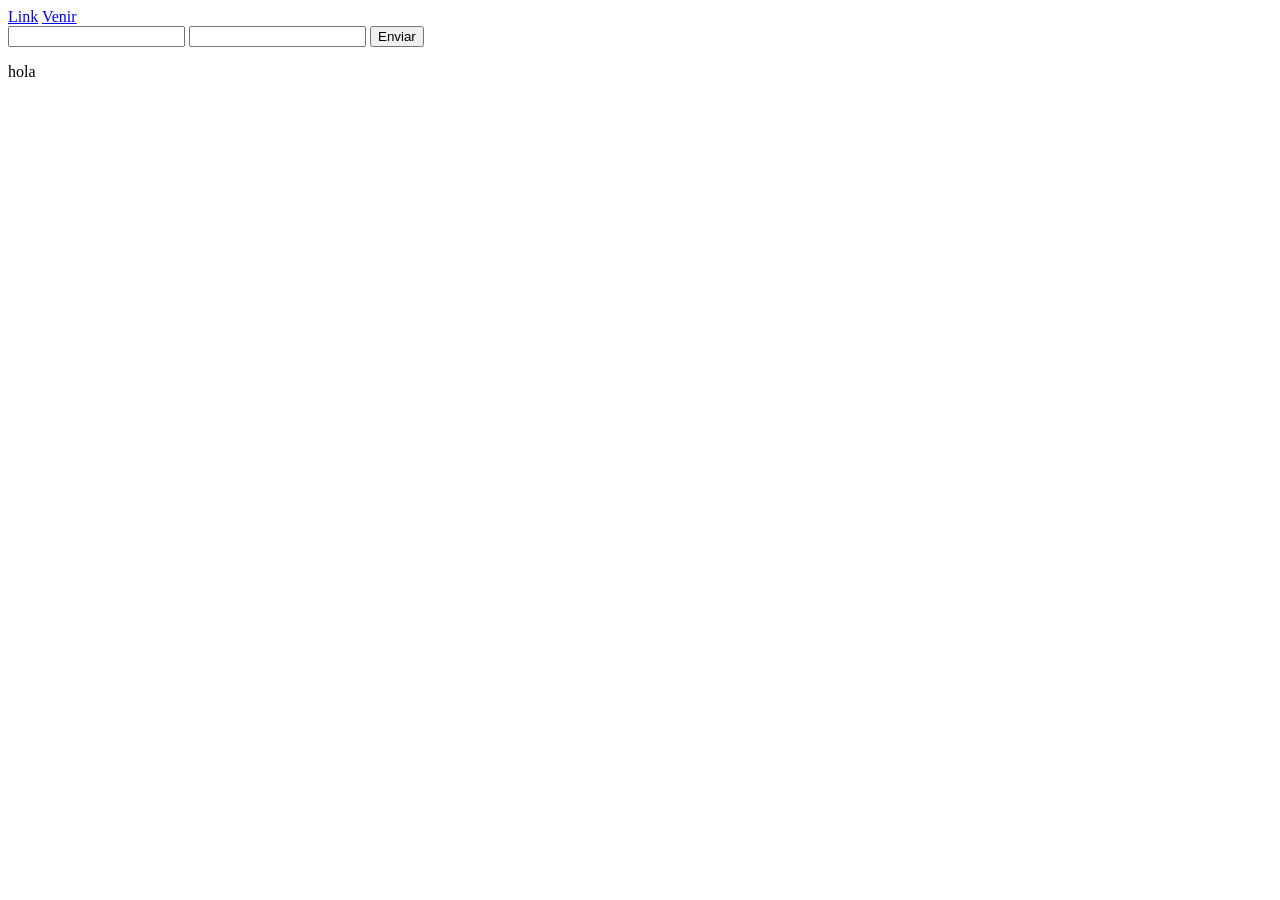
==== index.html @ 8841497d "hola" ====
<!DOCTYPE html>
<html lang="en">
<head>
    <meta charset="UTF-8">
    <meta name="viewport" content="width=device-width, initial-scale=1.0">
    <link rel="stylesheet" href="./styles/styles.css">
    <title>Document</title>
</head>
<body>
    <header>
        <nav>
            <a href="#hola">Link</a>
            <a href="./otra.html">Venir
            </a>
        </nav>
    </header>
    <main>
        <section class="formulario">
            <form action="" method="post">
                <label for=""></label>
                <input type="text" name="" id="">

                <label for=""></label>
                <input type="password" name="" id="">
                <button type="reset">Enviar</button>
            </form>
        </section>
    </main>
    <footer>
        <p class="hola" id="hola">hola</p>
    </footer>
</body>
</html>
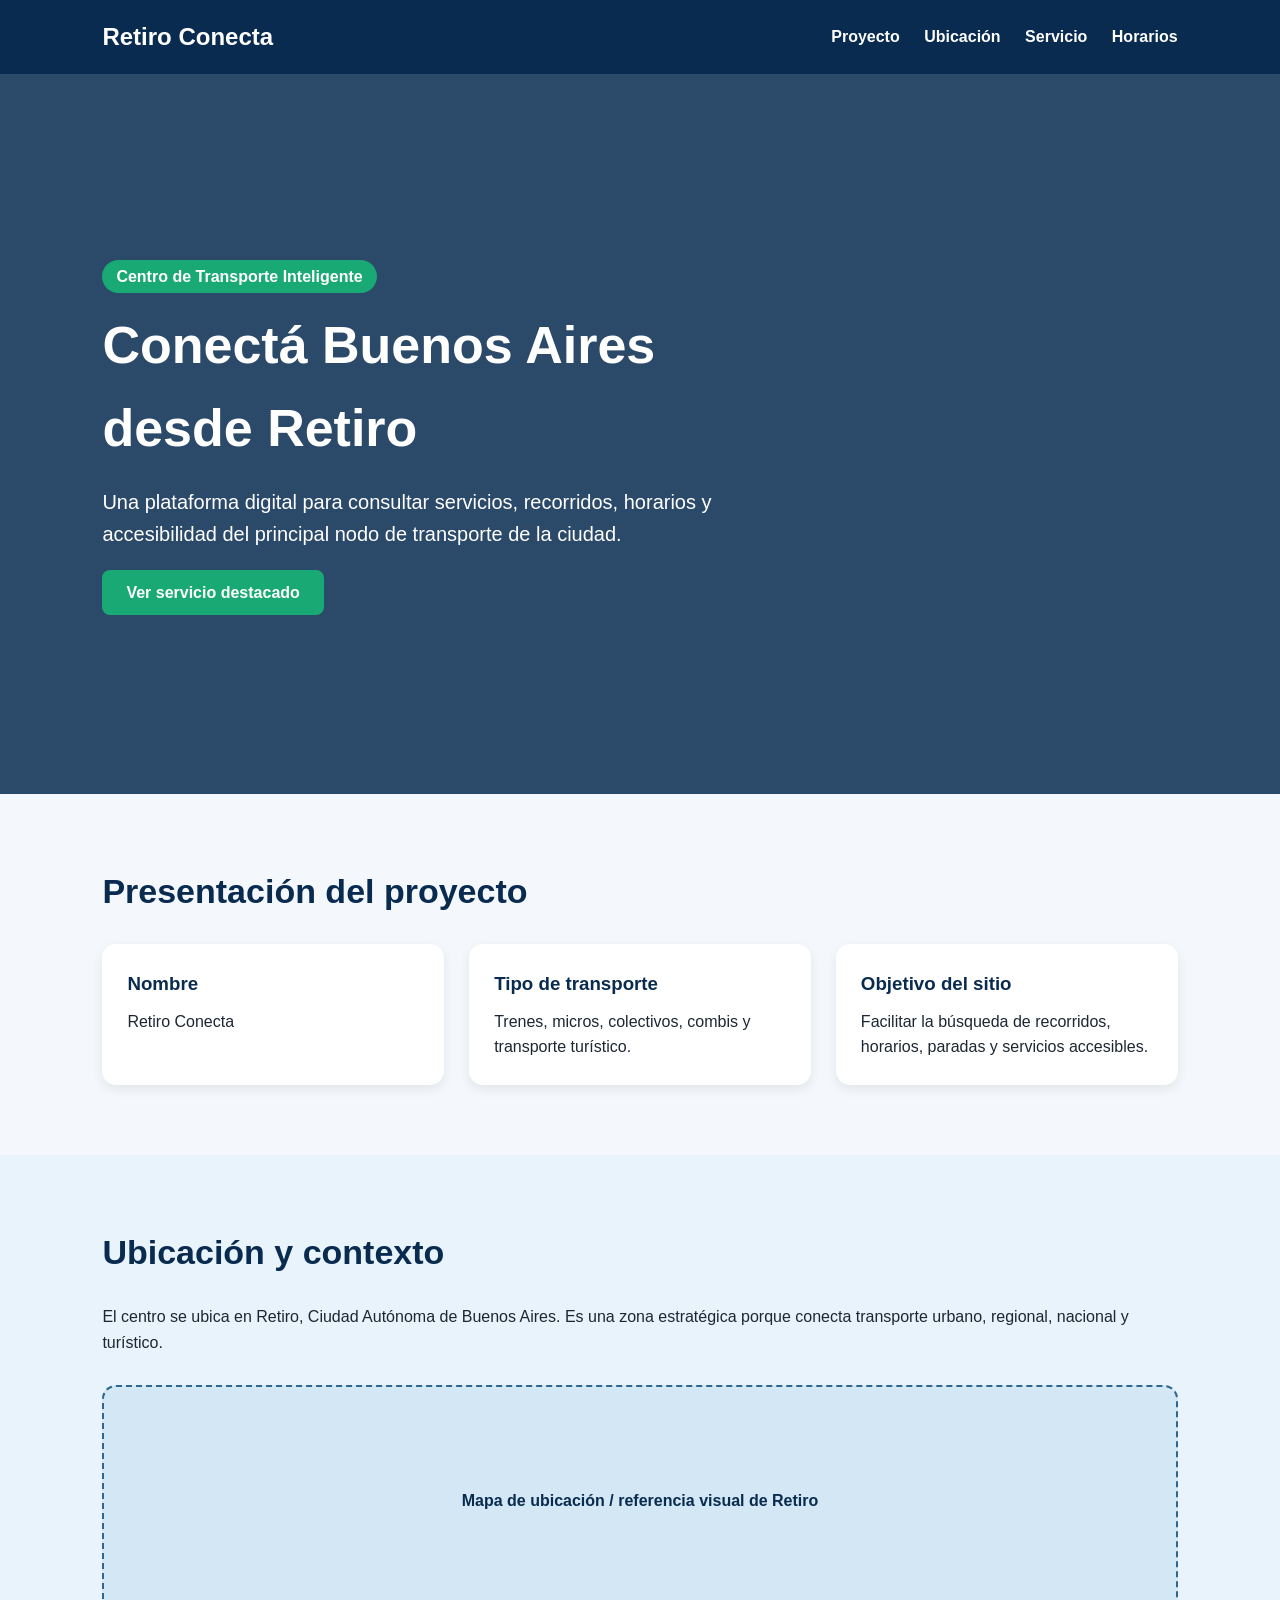
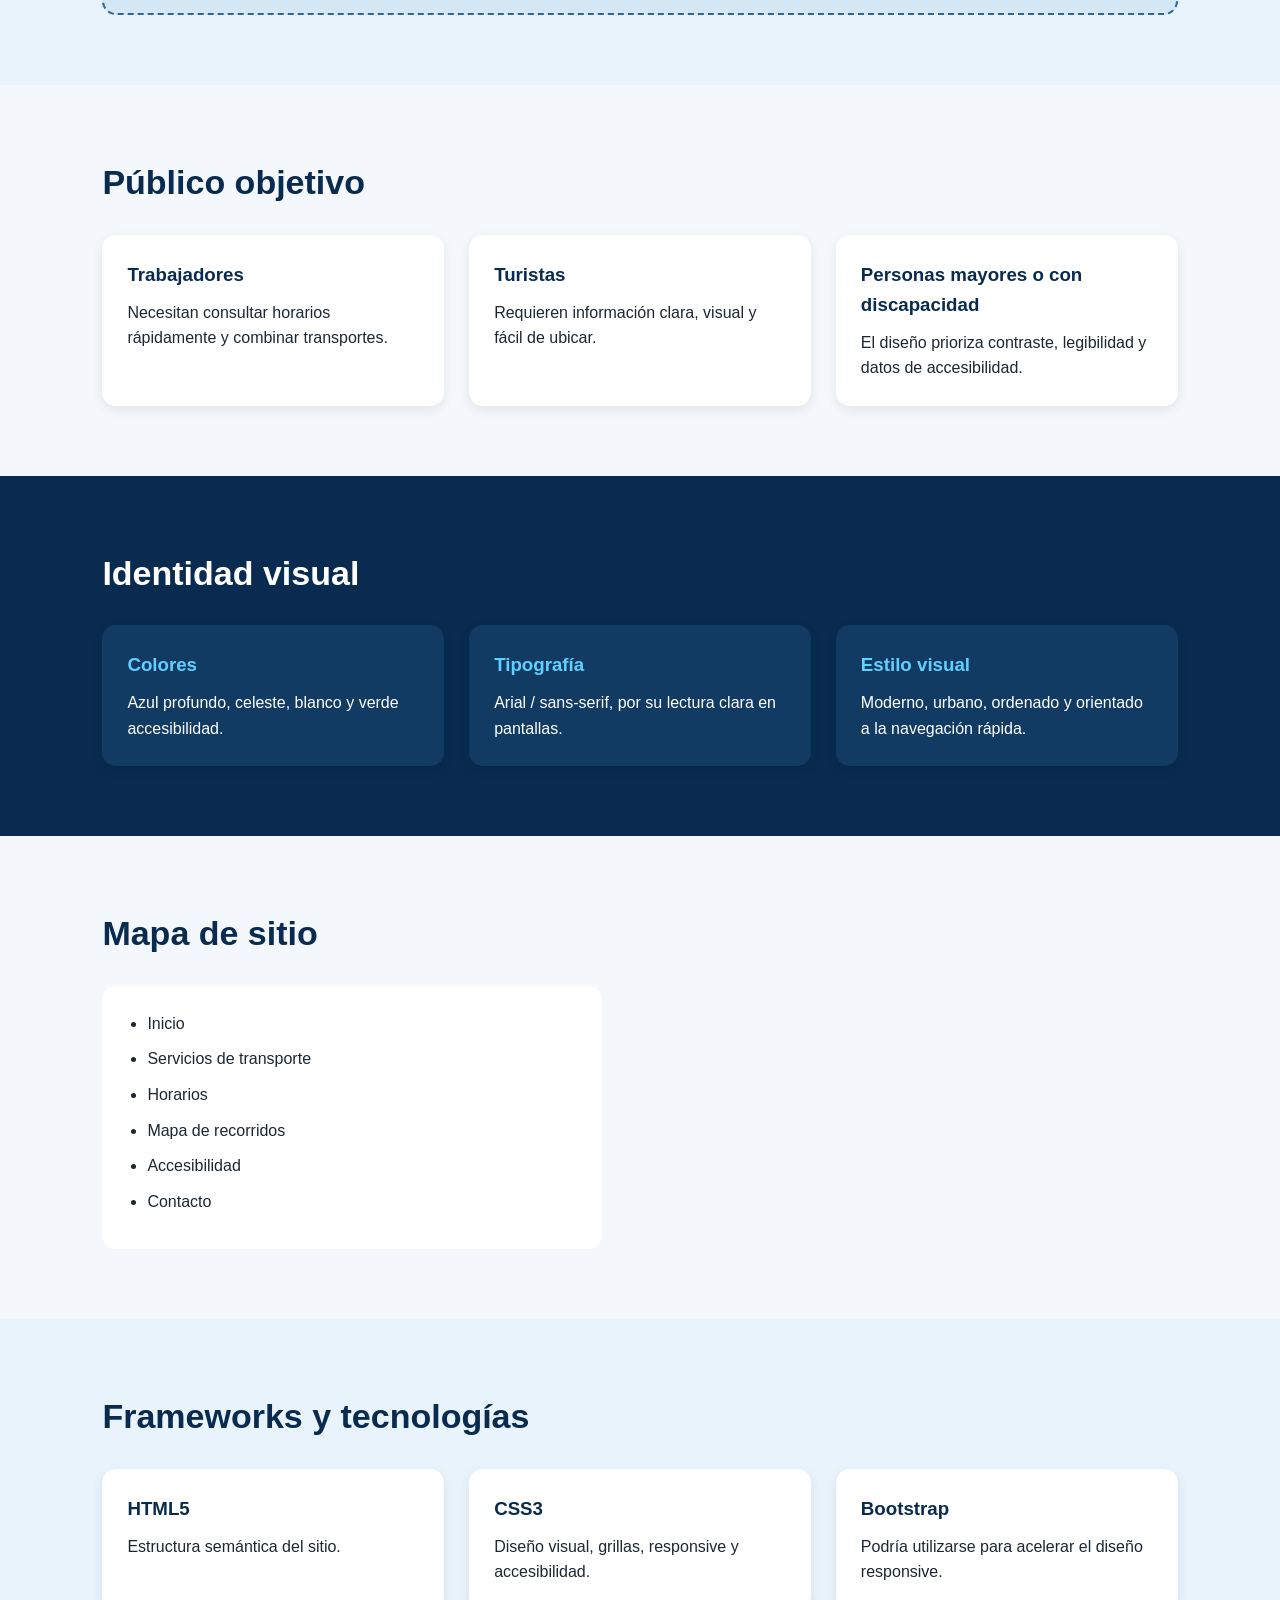
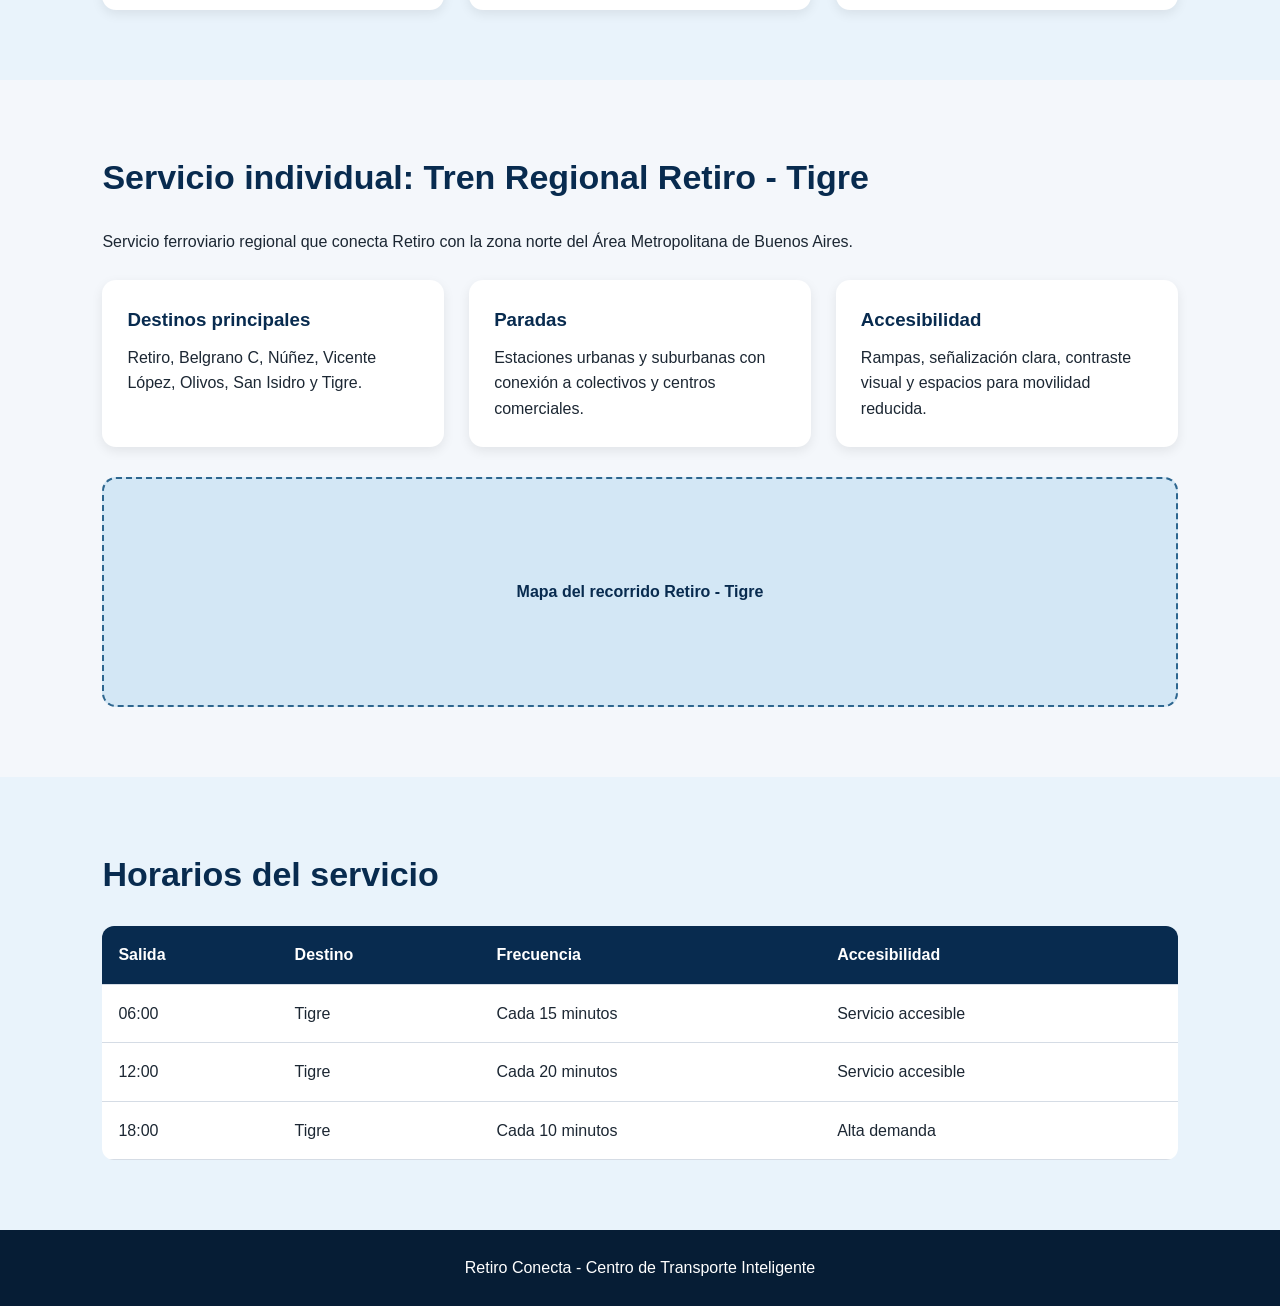
==== commit 08bf3a21: "Modelo" ====
--- a/index.html
+++ b/index.html
@@ -1,33 +1,197 @@
 <!DOCTYPE html>
-<html lang="en">
+<html lang="es">
 <head>
     <meta charset="UTF-8">
     <meta name="viewport" content="width=device-width, initial-scale=1.0">
-    <link rel="stylesheet" href="./styles/styles.css">
-    <title>Document</title>
+    <title>Retiro Conecta</title>
+    <link rel="stylesheet" href="styles/styles.css">
 </head>
 <body>
-    <header>
+
+    <header class="header">
+        <div class="logo">Retiro Conecta</div>
         <nav>
-            <a href="#hola">Link</a>
-            <a href="./otra.html">Venir
-            </a>
+            <a href="#proyecto">Proyecto</a>
+            <a href="#ubicacion">Ubicación</a>
+            <a href="#servicio">Servicio</a>
+            <a href="#horarios">Horarios</a>
         </nav>
     </header>
+
     <main>
-        <section class="formulario">
-            <form action="" method="post">
-                <label for=""></label>
-                <input type="text" name="" id="">
+        <section class="hero">
+            <div>
+                <span class="etiqueta">Centro de Transporte Inteligente</span>
+                <h1>Conectá Buenos Aires desde Retiro</h1>
+                <p>
+                    Una plataforma digital para consultar servicios, recorridos, horarios
+                    y accesibilidad del principal nodo de transporte de la ciudad.
+                </p>
+                <a href="#servicio" class="boton">Ver servicio destacado</a>
+            </div>
+        </section>
 
-                <label for=""></label>
-                <input type="password" name="" id="">
-                <button type="reset">Enviar</button>
-            </form>
+        <section id="proyecto" class="seccion">
+            <h2>Presentación del proyecto</h2>
+            <div class="grid">
+                <article class="card">
+                    <h3>Nombre</h3>
+                    <p>Retiro Conecta</p>
+                </article>
+                <article class="card">
+                    <h3>Tipo de transporte</h3>
+                    <p>Trenes, micros, colectivos, combis y transporte turístico.</p>
+                </article>
+                <article class="card">
+                    <h3>Objetivo del sitio</h3>
+                    <p>Facilitar la búsqueda de recorridos, horarios, paradas y servicios accesibles.</p>
+                </article>
+            </div>
+        </section>
+
+        <section id="ubicacion" class="seccion fondo-claro">
+            <h2>Ubicación y contexto</h2>
+            <p>
+                El centro se ubica en Retiro, Ciudad Autónoma de Buenos Aires.
+                Es una zona estratégica porque conecta transporte urbano, regional,
+                nacional y turístico.
+            </p>
+            <div class="mapa">
+                Mapa de ubicación / referencia visual de Retiro
+            </div>
+        </section>
+
+        <section class="seccion">
+            <h2>Público objetivo</h2>
+            <div class="grid">
+                <article class="card">
+                    <h3>Trabajadores</h3>
+                    <p>Necesitan consultar horarios rápidamente y combinar transportes.</p>
+                </article>
+                <article class="card">
+                    <h3>Turistas</h3>
+                    <p>Requieren información clara, visual y fácil de ubicar.</p>
+                </article>
+                <article class="card">
+                    <h3>Personas mayores o con discapacidad</h3>
+                    <p>El diseño prioriza contraste, legibilidad y datos de accesibilidad.</p>
+                </article>
+            </div>
+        </section>
+
+        <section class="seccion fondo-oscuro">
+            <h2>Identidad visual</h2>
+            <div class="grid">
+                <article class="card oscuro">
+                    <h3>Colores</h3>
+                    <p>Azul profundo, celeste, blanco y verde accesibilidad.</p>
+                </article>
+                <article class="card oscuro">
+                    <h3>Tipografía</h3>
+                    <p>Arial / sans-serif, por su lectura clara en pantallas.</p>
+                </article>
+                <article class="card oscuro">
+                    <h3>Estilo visual</h3>
+                    <p>Moderno, urbano, ordenado y orientado a la navegación rápida.</p>
+                </article>
+            </div>
+        </section>
+
+        <section class="seccion">
+            <h2>Mapa de sitio</h2>
+            <ul class="lista">
+                <li>Inicio</li>
+                <li>Servicios de transporte</li>
+                <li>Horarios</li>
+                <li>Mapa de recorridos</li>
+                <li>Accesibilidad</li>
+                <li>Contacto</li>
+            </ul>
+        </section>
+
+        <section class="seccion fondo-claro">
+            <h2>Frameworks y tecnologías</h2>
+            <div class="grid">
+                <article class="card">
+                    <h3>HTML5</h3>
+                    <p>Estructura semántica del sitio.</p>
+                </article>
+                <article class="card">
+                    <h3>CSS3</h3>
+                    <p>Diseño visual, grillas, responsive y accesibilidad.</p>
+                </article>
+                <article class="card">
+                    <h3>Bootstrap</h3>
+                    <p>Podría utilizarse para acelerar el diseño responsive.</p>
+                </article>
+            </div>
+        </section>
+
+        <section id="servicio" class="seccion">
+            <h2>Servicio individual: Tren Regional Retiro - Tigre</h2>
+            <p>
+                Servicio ferroviario regional que conecta Retiro con la zona norte del
+                Área Metropolitana de Buenos Aires.
+            </p>
+
+            <div class="grid">
+                <article class="card">
+                    <h3>Destinos principales</h3>
+                    <p>Retiro, Belgrano C, Núñez, Vicente López, Olivos, San Isidro y Tigre.</p>
+                </article>
+                <article class="card">
+                    <h3>Paradas</h3>
+                    <p>Estaciones urbanas y suburbanas con conexión a colectivos y centros comerciales.</p>
+                </article>
+                <article class="card">
+                    <h3>Accesibilidad</h3>
+                    <p>Rampas, señalización clara, contraste visual y espacios para movilidad reducida.</p>
+                </article>
+            </div>
+
+            <div class="mapa">
+                Mapa del recorrido Retiro - Tigre
+            </div>
+        </section>
+
+        <section id="horarios" class="seccion fondo-claro">
+            <h2>Horarios del servicio</h2>
+            <table>
+                <thead>
+                    <tr>
+                        <th>Salida</th>
+                        <th>Destino</th>
+                        <th>Frecuencia</th>
+                        <th>Accesibilidad</th>
+                    </tr>
+                </thead>
+                <tbody>
+                    <tr>
+                        <td>06:00</td>
+                        <td>Tigre</td>
+                        <td>Cada 15 minutos</td>
+                        <td>Servicio accesible</td>
+                    </tr>
+                    <tr>
+                        <td>12:00</td>
+                        <td>Tigre</td>
+                        <td>Cada 20 minutos</td>
+                        <td>Servicio accesible</td>
+                    </tr>
+                    <tr>
+                        <td>18:00</td>
+                        <td>Tigre</td>
+                        <td>Cada 10 minutos</td>
+                        <td>Alta demanda</td>
+                    </tr>
+                </tbody>
+            </table>
         </section>
     </main>
+
     <footer>
-        <p class="hola" id="hola">hola</p>
+        <p>Retiro Conecta - Centro de Transporte Inteligente</p>
     </footer>
+
 </body>
 </html>
--- a/styles/styles.css
+++ b/styles/styles.css
@@ -0,0 +1,205 @@
+* {
+    margin: 0;
+    padding: 0;
+    box-sizing: border-box;
+}
+
+body {
+    font-family: Arial, Helvetica, sans-serif;
+    background-color: #f4f7fb;
+    color: #1c2733;
+    line-height: 1.6;
+}
+
+.header {
+    background-color: #082b4f;
+    color: white;
+    padding: 18px 8%;
+    display: flex;
+    justify-content: space-between;
+    align-items: center;
+    position: sticky;
+    top: 0;
+}
+
+.logo {
+    font-size: 24px;
+    font-weight: bold;
+}
+
+nav a {
+    color: white;
+    text-decoration: none;
+    margin-left: 20px;
+    font-weight: bold;
+}
+
+nav a:hover {
+    color: #5fd0ff;
+}
+
+.hero {
+    min-height: 80vh;
+    background: linear-gradient(rgba(8, 43, 79, 0.85), rgba(8, 43, 79, 0.85)),
+                url("https://images.unsplash.com/photo-1519003722824-194d4455a60c");
+    background-size: cover;
+    background-position: center;
+    color: white;
+    display: flex;
+    align-items: center;
+    padding: 0 8%;
+}
+
+.hero h1 {
+    font-size: 52px;
+    max-width: 700px;
+    margin: 15px 0;
+}
+
+.hero p {
+    font-size: 20px;
+    max-width: 650px;
+    margin-bottom: 30px;
+}
+
+.etiqueta {
+    background-color: #19a974;
+    padding: 8px 14px;
+    border-radius: 20px;
+    font-weight: bold;
+}
+
+.boton {
+    background-color: #19a974;
+    color: white;
+    padding: 14px 24px;
+    border-radius: 8px;
+    text-decoration: none;
+    font-weight: bold;
+}
+
+.boton:hover {
+    background-color: #12835a;
+}
+
+.seccion {
+    padding: 70px 8%;
+}
+
+.seccion h2 {
+    font-size: 34px;
+    margin-bottom: 25px;
+    color: #082b4f;
+}
+
+.fondo-claro {
+    background-color: #e9f3fb;
+}
+
+.fondo-oscuro {
+    background-color: #082b4f;
+    color: white;
+}
+
+.fondo-oscuro h2 {
+    color: white;
+}
+
+.grid {
+    display: grid;
+    grid-template-columns: repeat(3, 1fr);
+    gap: 25px;
+    margin-top: 25px;
+}
+
+.card {
+    background-color: white;
+    padding: 25px;
+    border-radius: 14px;
+    box-shadow: 0 4px 12px rgba(0, 0, 0, 0.08);
+}
+
+.card h3 {
+    color: #082b4f;
+    margin-bottom: 10px;
+}
+
+.card.oscuro {
+    background-color: #123b63;
+    color: white;
+}
+
+.card.oscuro h3 {
+    color: #5fd0ff;
+}
+
+.mapa {
+    margin-top: 30px;
+    background-color: #d3e7f5;
+    border: 2px dashed #2d668f;
+    min-height: 230px;
+    border-radius: 14px;
+    display: flex;
+    justify-content: center;
+    align-items: center;
+    color: #082b4f;
+    font-weight: bold;
+    text-align: center;
+}
+
+.lista {
+    background-color: white;
+    padding: 25px 45px;
+    border-radius: 14px;
+    max-width: 500px;
+}
+
+.lista li {
+    margin-bottom: 10px;
+}
+
+table {
+    width: 100%;
+    border-collapse: collapse;
+    background-color: white;
+    border-radius: 12px;
+    overflow: hidden;
+}
+
+th {
+    background-color: #082b4f;
+    color: white;
+}
+
+th, td {
+    padding: 16px;
+    text-align: left;
+    border-bottom: 1px solid #d5dce5;
+}
+
+footer {
+    background-color: #061d35;
+    color: white;
+    text-align: center;
+    padding: 25px;
+}
+
+@media (max-width: 768px) {
+    .header {
+        flex-direction: column;
+        gap: 15px;
+    }
+
+    nav a {
+        display: inline-block;
+        margin: 8px;
+    }
+
+    .hero h1 {
+        font-size: 36px;
+    }
+
+    .grid {
+        grid-template-columns: 1fr;
+    }
+}
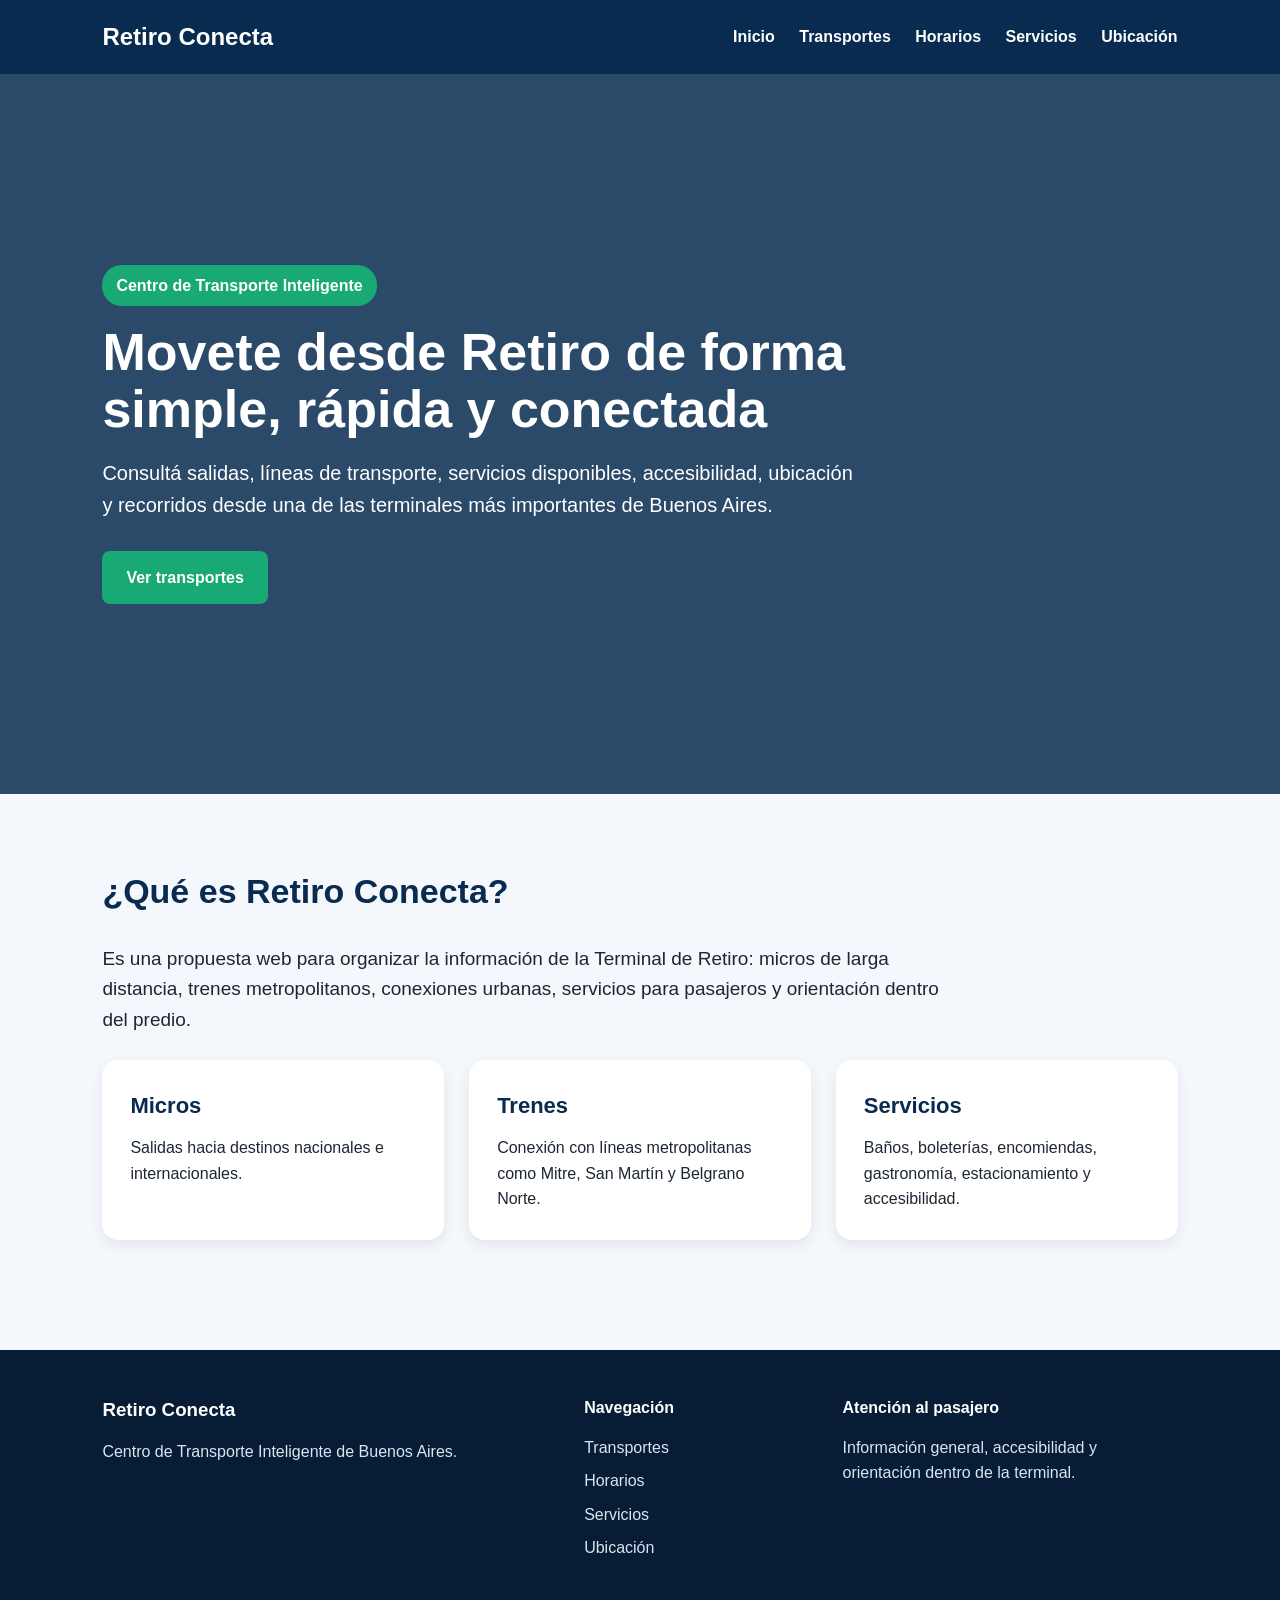
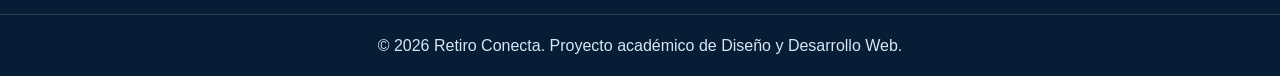
==== commit 27be588c: "version_2" ====
--- a/index.html
+++ b/index.html
@@ -8,190 +8,84 @@
 </head>
 <body>
 
-    <header class="header">
-        <div class="logo">Retiro Conecta</div>
-        <nav>
-            <a href="#proyecto">Proyecto</a>
-            <a href="#ubicacion">Ubicación</a>
-            <a href="#servicio">Servicio</a>
-            <a href="#horarios">Horarios</a>
-        </nav>
-    </header>
+<header class="header">
+    <a href="index.html" class="logo">Retiro Conecta</a>
 
-    <main>
-        <section class="hero">
-            <div>
-                <span class="etiqueta">Centro de Transporte Inteligente</span>
-                <h1>Conectá Buenos Aires desde Retiro</h1>
-                <p>
-                    Una plataforma digital para consultar servicios, recorridos, horarios
-                    y accesibilidad del principal nodo de transporte de la ciudad.
-                </p>
-                <a href="#servicio" class="boton">Ver servicio destacado</a>
-            </div>
-        </section>
+    <nav class="nav">
+        <a href="index.html">Inicio</a>
+        <a href="transportes.html">Transportes</a>
+        <a href="horarios.html">Horarios</a>
+        <a href="servicios.html">Servicios</a>
+        <a href="ubicacion.html">Ubicación</a>
+    </nav>
+</header>
 
-        <section id="proyecto" class="seccion">
-            <h2>Presentación del proyecto</h2>
-            <div class="grid">
-                <article class="card">
-                    <h3>Nombre</h3>
-                    <p>Retiro Conecta</p>
-                </article>
-                <article class="card">
-                    <h3>Tipo de transporte</h3>
-                    <p>Trenes, micros, colectivos, combis y transporte turístico.</p>
-                </article>
-                <article class="card">
-                    <h3>Objetivo del sitio</h3>
-                    <p>Facilitar la búsqueda de recorridos, horarios, paradas y servicios accesibles.</p>
-                </article>
-            </div>
-        </section>
+<main>
+    <section class="hero">
+        <div class="hero-contenido">
+            <span class="etiqueta">Centro de Transporte Inteligente</span>
+            <h1>Movete desde Retiro de forma simple, rápida y conectada</h1>
+            <p>
+                Consultá salidas, líneas de transporte, servicios disponibles,
+                accesibilidad, ubicación y recorridos desde una de las terminales
+                más importantes de Buenos Aires.
+            </p>
+            <a href="transportes.html" class="boton">Ver transportes</a>
+        </div>
+    </section>
 
-        <section id="ubicacion" class="seccion fondo-claro">
-            <h2>Ubicación y contexto</h2>
-            <p>
-                El centro se ubica en Retiro, Ciudad Autónoma de Buenos Aires.
-                Es una zona estratégica porque conecta transporte urbano, regional,
-                nacional y turístico.
-            </p>
-            <div class="mapa">
-                Mapa de ubicación / referencia visual de Retiro
-            </div>
-        </section>
+    <section class="seccion">
+        <h2>¿Qué es Retiro Conecta?</h2>
+        <p class="texto-destacado">
+            Es una propuesta web para organizar la información de la Terminal de Retiro:
+            micros de larga distancia, trenes metropolitanos, conexiones urbanas,
+            servicios para pasajeros y orientación dentro del predio.
+        </p>
 
-        <section class="seccion">
-            <h2>Público objetivo</h2>
-            <div class="grid">
-                <article class="card">
-                    <h3>Trabajadores</h3>
-                    <p>Necesitan consultar horarios rápidamente y combinar transportes.</p>
-                </article>
-                <article class="card">
-                    <h3>Turistas</h3>
-                    <p>Requieren información clara, visual y fácil de ubicar.</p>
-                </article>
-                <article class="card">
-                    <h3>Personas mayores o con discapacidad</h3>
-                    <p>El diseño prioriza contraste, legibilidad y datos de accesibilidad.</p>
-                </article>
-            </div>
-        </section>
+        <div class="grid">
+            <article class="card">
+                <h3>Micros</h3>
+                <p>Salidas hacia destinos nacionales e internacionales.</p>
+            </article>
 
-        <section class="seccion fondo-oscuro">
-            <h2>Identidad visual</h2>
-            <div class="grid">
-                <article class="card oscuro">
-                    <h3>Colores</h3>
-                    <p>Azul profundo, celeste, blanco y verde accesibilidad.</p>
-                </article>
-                <article class="card oscuro">
-                    <h3>Tipografía</h3>
-                    <p>Arial / sans-serif, por su lectura clara en pantallas.</p>
-                </article>
-                <article class="card oscuro">
-                    <h3>Estilo visual</h3>
-                    <p>Moderno, urbano, ordenado y orientado a la navegación rápida.</p>
-                </article>
-            </div>
-        </section>
+            <article class="card">
+                <h3>Trenes</h3>
+                <p>Conexión con líneas metropolitanas como Mitre, San Martín y Belgrano Norte.</p>
+            </article>
 
-        <section class="seccion">
-            <h2>Mapa de sitio</h2>
-            <ul class="lista">
-                <li>Inicio</li>
-                <li>Servicios de transporte</li>
-                <li>Horarios</li>
-                <li>Mapa de recorridos</li>
-                <li>Accesibilidad</li>
-                <li>Contacto</li>
-            </ul>
-        </section>
+            <article class="card">
+                <h3>Servicios</h3>
+                <p>Baños, boleterías, encomiendas, gastronomía, estacionamiento y accesibilidad.</p>
+            </article>
+        </div>
+    </section>
+</main>
 
-        <section class="seccion fondo-claro">
-            <h2>Frameworks y tecnologías</h2>
-            <div class="grid">
-                <article class="card">
-                    <h3>HTML5</h3>
-                    <p>Estructura semántica del sitio.</p>
-                </article>
-                <article class="card">
-                    <h3>CSS3</h3>
-                    <p>Diseño visual, grillas, responsive y accesibilidad.</p>
-                </article>
-                <article class="card">
-                    <h3>Bootstrap</h3>
-                    <p>Podría utilizarse para acelerar el diseño responsive.</p>
-                </article>
-            </div>
-        </section>
+<footer class="footer">
+    <div class="footer-contenedor">
+        <div>
+            <h3>Retiro Conecta</h3>
+            <p>Centro de Transporte Inteligente de Buenos Aires.</p>
+        </div>
 
-        <section id="servicio" class="seccion">
-            <h2>Servicio individual: Tren Regional Retiro - Tigre</h2>
-            <p>
-                Servicio ferroviario regional que conecta Retiro con la zona norte del
-                Área Metropolitana de Buenos Aires.
-            </p>
+        <div>
+            <h4>Navegación</h4>
+            <a href="transportes.html">Transportes</a>
+            <a href="horarios.html">Horarios</a>
+            <a href="servicios.html">Servicios</a>
+            <a href="ubicacion.html">Ubicación</a>
+        </div>
 
-            <div class="grid">
-                <article class="card">
-                    <h3>Destinos principales</h3>
-                    <p>Retiro, Belgrano C, Núñez, Vicente López, Olivos, San Isidro y Tigre.</p>
-                </article>
-                <article class="card">
-                    <h3>Paradas</h3>
-                    <p>Estaciones urbanas y suburbanas con conexión a colectivos y centros comerciales.</p>
-                </article>
-                <article class="card">
-                    <h3>Accesibilidad</h3>
-                    <p>Rampas, señalización clara, contraste visual y espacios para movilidad reducida.</p>
-                </article>
-            </div>
+        <div>
+            <h4>Atención al pasajero</h4>
+            <p>Información general, accesibilidad y orientación dentro de la terminal.</p>
+        </div>
+    </div>
 
-            <div class="mapa">
-                Mapa del recorrido Retiro - Tigre
-            </div>
-        </section>
-
-        <section id="horarios" class="seccion fondo-claro">
-            <h2>Horarios del servicio</h2>
-            <table>
-                <thead>
-                    <tr>
-                        <th>Salida</th>
-                        <th>Destino</th>
-                        <th>Frecuencia</th>
-                        <th>Accesibilidad</th>
-                    </tr>
-                </thead>
-                <tbody>
-                    <tr>
-                        <td>06:00</td>
-                        <td>Tigre</td>
-                        <td>Cada 15 minutos</td>
-                        <td>Servicio accesible</td>
-                    </tr>
-                    <tr>
-                        <td>12:00</td>
-                        <td>Tigre</td>
-                        <td>Cada 20 minutos</td>
-                        <td>Servicio accesible</td>
-                    </tr>
-                    <tr>
-                        <td>18:00</td>
-                        <td>Tigre</td>
-                        <td>Cada 10 minutos</td>
-                        <td>Alta demanda</td>
-                    </tr>
-                </tbody>
-            </table>
-        </section>
-    </main>
-
-    <footer>
-        <p>Retiro Conecta - Centro de Transporte Inteligente</p>
-    </footer>
+    <div class="footer-copy">
+        <p>© 2026 Retiro Conecta. Proyecto académico de Diseño y Desarrollo Web.</p>
+    </div>
+</footer>
 
 </body>
 </html>
--- a/styles/styles.css
+++ b/styles/styles.css
@@ -20,21 +20,24 @@
     align-items: center;
     position: sticky;
     top: 0;
+    z-index: 10;
 }
 
 .logo {
+    color: white;
+    text-decoration: none;
     font-size: 24px;
     font-weight: bold;
 }
 
-nav a {
+.nav a {
     color: white;
     text-decoration: none;
     margin-left: 20px;
     font-weight: bold;
 }
 
-nav a:hover {
+.nav a:hover {
     color: #5fd0ff;
 }
 
@@ -50,19 +53,23 @@
     padding: 0 8%;
 }
 
+.hero-contenido {
+    max-width: 760px;
+}
+
 .hero h1 {
     font-size: 52px;
-    max-width: 700px;
-    margin: 15px 0;
+    margin: 18px 0;
+    line-height: 1.1;
 }
 
 .hero p {
     font-size: 20px;
-    max-width: 650px;
     margin-bottom: 30px;
 }
 
 .etiqueta {
+    display: inline-block;
     background-color: #19a974;
     padding: 8px 14px;
     border-radius: 20px;
@@ -70,6 +77,7 @@
 }
 
 .boton {
+    display: inline-block;
     background-color: #19a974;
     color: white;
     padding: 14px 24px;
@@ -80,6 +88,22 @@
 
 .boton:hover {
     background-color: #12835a;
+}
+
+.encabezado-pagina {
+    background-color: #082b4f;
+    color: white;
+    padding: 80px 8%;
+    text-align: center;
+}
+
+.encabezado-pagina h1 {
+    font-size: 46px;
+    margin-bottom: 15px;
+}
+
+.encabezado-pagina p {
+    font-size: 20px;
 }
 
 .seccion {
@@ -92,17 +116,13 @@
     color: #082b4f;
 }
 
+.texto-destacado {
+    max-width: 850px;
+    font-size: 19px;
+}
+
 .fondo-claro {
     background-color: #e9f3fb;
-}
-
-.fondo-oscuro {
-    background-color: #082b4f;
-    color: white;
-}
-
-.fondo-oscuro h2 {
-    color: white;
 }
 
 .grid {
@@ -114,56 +134,25 @@
 
 .card {
     background-color: white;
-    padding: 25px;
-    border-radius: 14px;
-    box-shadow: 0 4px 12px rgba(0, 0, 0, 0.08);
+    padding: 28px;
+    border-radius: 16px;
+    box-shadow: 0 5px 14px rgba(0, 0, 0, 0.08);
 }
 
 .card h3 {
     color: #082b4f;
-    margin-bottom: 10px;
-}
-
-.card.oscuro {
-    background-color: #123b63;
-    color: white;
-}
-
-.card.oscuro h3 {
-    color: #5fd0ff;
-}
-
-.mapa {
-    margin-top: 30px;
-    background-color: #d3e7f5;
-    border: 2px dashed #2d668f;
-    min-height: 230px;
-    border-radius: 14px;
-    display: flex;
-    justify-content: center;
-    align-items: center;
-    color: #082b4f;
-    font-weight: bold;
-    text-align: center;
-}
-
-.lista {
-    background-color: white;
-    padding: 25px 45px;
-    border-radius: 14px;
-    max-width: 500px;
-}
-
-.lista li {
-    margin-bottom: 10px;
+    margin-bottom: 12px;
+    font-size: 22px;
 }
 
 table {
     width: 100%;
     border-collapse: collapse;
     background-color: white;
-    border-radius: 12px;
+    border-radius: 14px;
     overflow: hidden;
+    margin-top: 20px;
+    box-shadow: 0 5px 14px rgba(0, 0, 0, 0.08);
 }
 
 th {
@@ -177,20 +166,76 @@
     border-bottom: 1px solid #d5dce5;
 }
 
-footer {
+tr:hover {
+    background-color: #f0f6fb;
+}
+
+.mapa-real {
+    margin-top: 35px;
+    width: 100%;
+    height: 430px;
+    border-radius: 18px;
+    overflow: hidden;
+    box-shadow: 0 5px 14px rgba(0, 0, 0, 0.12);
+}
+
+.mapa-real iframe {
+    width: 100%;
+    height: 100%;
+    border: none;
+}
+
+.footer {
     background-color: #061d35;
     color: white;
+    margin-top: 40px;
+}
+
+.footer-contenedor {
+    padding: 45px 8%;
+    display: grid;
+    grid-template-columns: 2fr 1fr 1.5fr;
+    gap: 35px;
+}
+
+.footer h3,
+.footer h4 {
+    margin-bottom: 14px;
+}
+
+.footer p {
+    color: #d8e6f2;
+}
+
+.footer a {
+    display: block;
+    color: #d8e6f2;
+    text-decoration: none;
+    margin-bottom: 8px;
+}
+
+.footer a:hover {
+    color: #5fd0ff;
+}
+
+.footer-copy {
+    border-top: 1px solid rgba(255, 255, 255, 0.15);
     text-align: center;
-    padding: 25px;
-}
-
-@media (max-width: 768px) {
+    padding: 18px;
+    color: #d8e6f2;
+}
+
+@media (max-width: 900px) {
     .header {
         flex-direction: column;
         gap: 15px;
     }
 
-    nav a {
+    .nav {
+        text-align: center;
+    }
+
+    .nav a {
         display: inline-block;
         margin: 8px;
     }
@@ -202,4 +247,12 @@
     .grid {
         grid-template-columns: 1fr;
     }
+
+    .footer-contenedor {
+        grid-template-columns: 1fr;
+    }
+
+    table {
+        font-size: 14px;
+    }
 }
